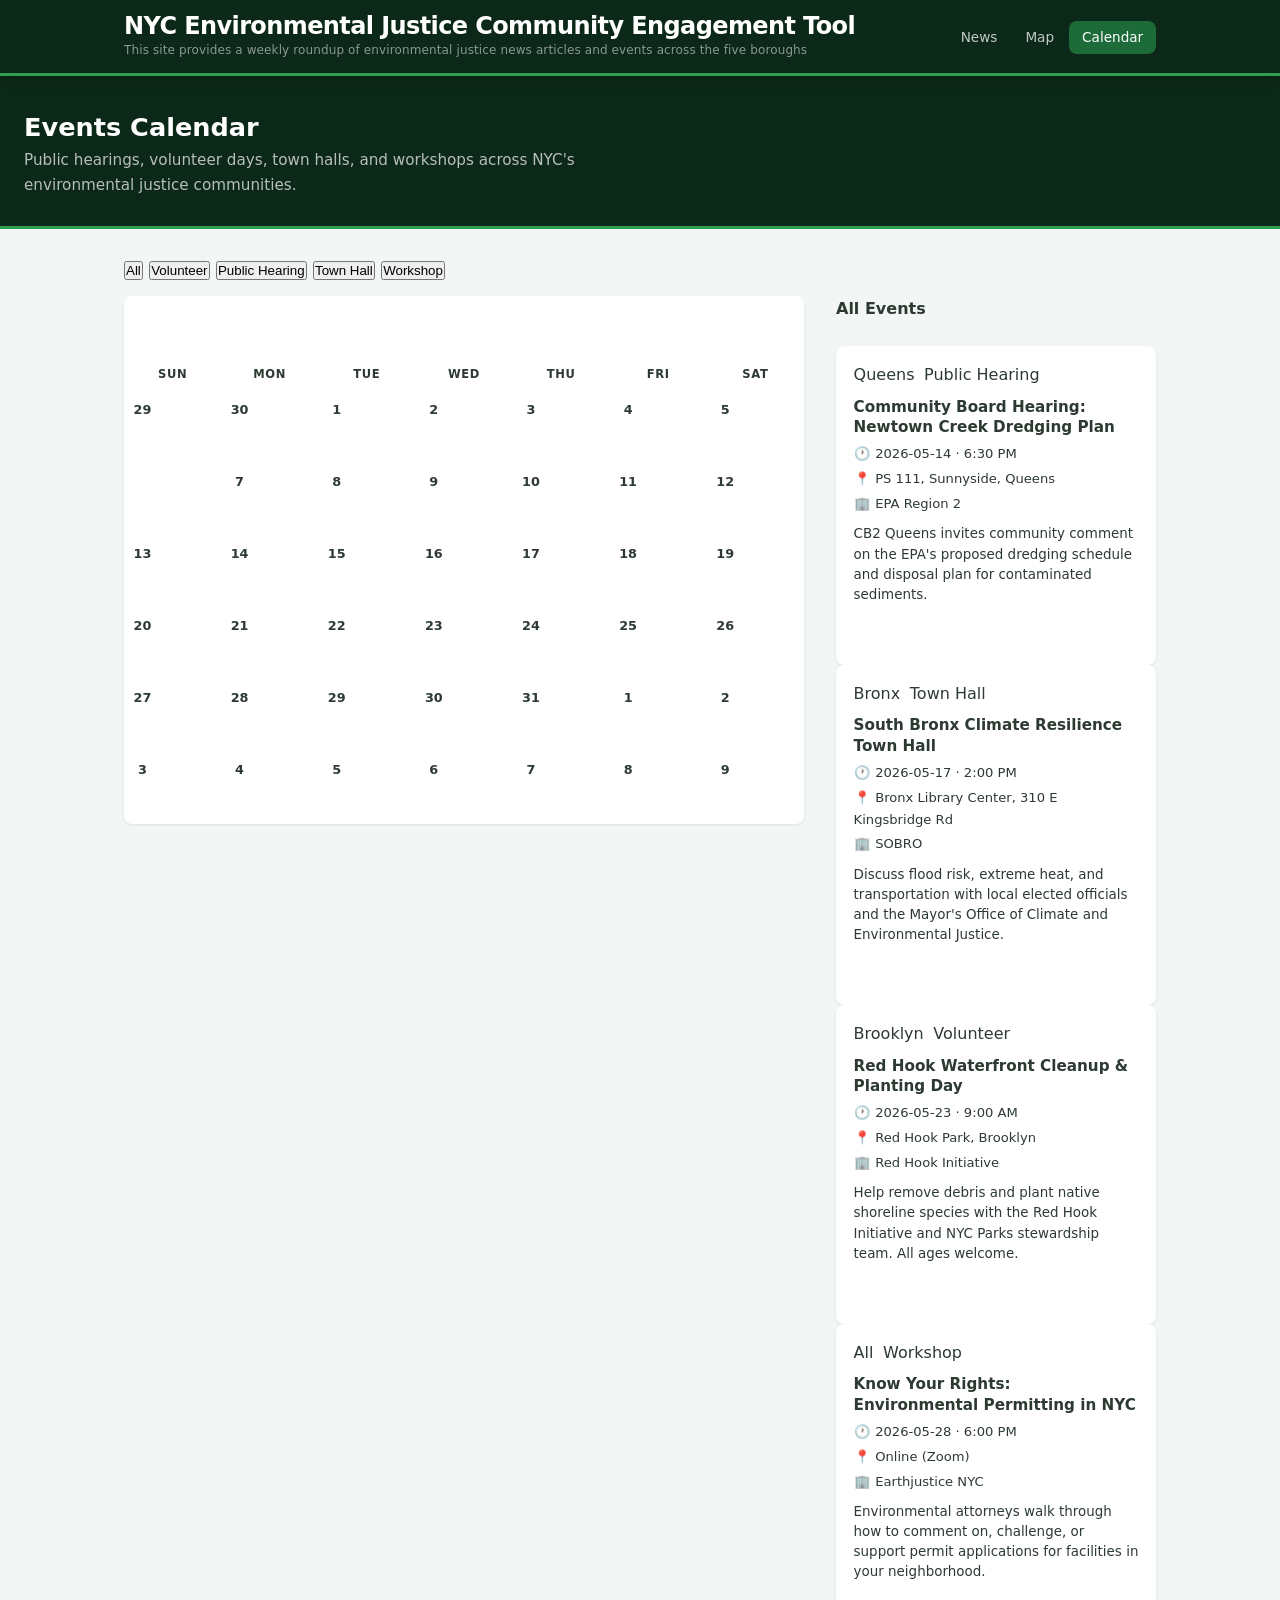
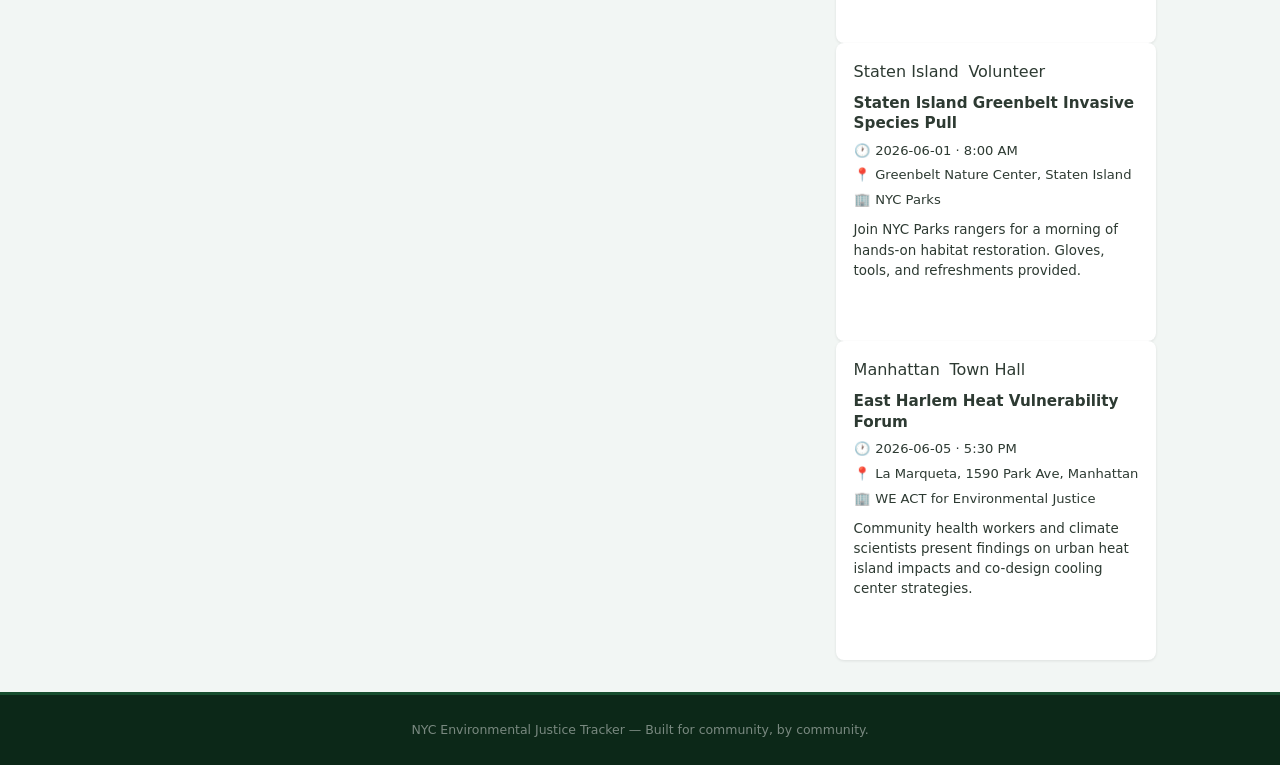
==== calendar.html @ ce208eec "Initial commit — NYC EJ Community Engagement Tool Static site with homepage news digest, borough map" ====
<!DOCTYPE html>
<html lang="en">
<head>
  <meta charset="UTF-8">
  <meta name="viewport" content="width=device-width, initial-scale=1.0">
  <title>Events Calendar — NYC EJ Tracker</title>
  <link rel="stylesheet" href="css/main.css">
  <link rel="stylesheet" href="css/home.css">
  <link rel="stylesheet" href="css/calendar.css">
</head>
<body>

  <header class="site-header">
    <div class="masthead-inner">
      <div class="masthead-brand">
        <div class="site-name">NYC Environmental Justice Community Engagement Tool</div>
        <div class="site-tagline">This site provides a weekly roundup of environmental justice news articles and events across the five boroughs</div>
      </div>
      <nav class="site-nav" aria-label="Main navigation">
        <a href="index.html">News</a>
        <a href="map.html">Map</a>
        <a href="calendar.html" class="active">Calendar</a>
      </nav>
      <button class="nav-toggle" aria-label="Toggle menu" aria-expanded="false">
        <span></span><span></span><span></span>
      </button>
    </div>
  </header>

  <section class="page-hero">
    <h1>Events Calendar</h1>
    <p>Public hearings, volunteer days, town halls, and workshops across NYC's environmental justice communities.</p>
  </section>

  <main class="page-content">

    <!-- Category filters -->
    <div class="cal-filters" id="cal-filter-bar" role="group" aria-label="Filter by event type"></div>

    <div class="cal-layout">

      <!-- Calendar grid -->
      <section>
        <div class="calendar-wrap">
          <div class="cal-nav">
            <button class="cal-nav-btn" id="cal-prev" aria-label="Previous month">&#8249;</button>
            <h2 id="cal-month-label">Loading…</h2>
            <button class="cal-nav-btn" id="cal-next" aria-label="Next month">&#8250;</button>
          </div>
          <div class="cal-grid" id="cal-grid-headers">
            <div class="cal-day-header">Sun</div>
            <div class="cal-day-header">Mon</div>
            <div class="cal-day-header">Tue</div>
            <div class="cal-day-header">Wed</div>
            <div class="cal-day-header">Thu</div>
            <div class="cal-day-header">Fri</div>
            <div class="cal-day-header">Sat</div>
          </div>
          <div class="cal-grid" id="cal-grid" aria-label="Calendar grid"></div>
        </div>
      </section>

      <!-- Event list -->
      <aside>
        <div class="event-panel">
          <div class="event-panel-header">All Events</div>
          <div id="event-list" aria-live="polite">
            <p style="color:#666;font-size:.9rem">Loading events…</p>
          </div>
        </div>
      </aside>

    </div>
  </main>

  <footer class="site-footer">
    NYC Environmental Justice Tracker &mdash; Built for community, by community.
  </footer>

  <script type="module" src="js/calendar.js"></script>
  <script src="js/nav.js"></script>
</body>
</html>
---- css/main.css ----
/* ── Reset & base ───────────────────────────────────────────── */
*, *::before, *::after { box-sizing: border-box; margin: 0; padding: 0; }

:root {
  /* greens */
  --forest:   #0c2818;
  --pine:     #174d2e;
  --moss:     #1e6b3a;
  --leaf:     #2e9e50;
  --mint:     #e8f5ec;
  --mint-mid: #c8e6d0;

  /* neutrals */
  --ink:      #111816;
  --charcoal: #2d3a32;
  --slate:    #4a5c52;
  --stone:    #7a8c82;
  --silver:   #d4ddd8;
  --cloud:    #f2f6f4;
  --white:    #ffffff;

  /* accents (borough colors) */
  --bronx:    #d4660a;
  --brooklyn: #3b4db5;
  --manhattan:#b52060;
  --queens:   #097b8a;
  --staten:   #6b2d99;

  --radius:      8px;
  --radius-lg:   14px;
  --shadow-sm:   0 1px 3px rgba(0,0,0,.09);
  --shadow-md:   0 4px 16px rgba(0,0,0,.11);
  --transition:  160ms ease;

  --font: 'Segoe UI', system-ui, -apple-system, sans-serif;
  --content-width: 1080px;
}

html { font-size: 16px; scroll-behavior: smooth; }

body {
  font-family: var(--font);
  color: var(--charcoal);
  background: var(--cloud);
  line-height: 1.65;
  min-height: 100vh;
  display: flex;
  flex-direction: column;
}

a { color: var(--moss); text-decoration: none; }
a:hover { text-decoration: underline; }

/* ── Site header / masthead ─────────────────────────────────── */
.site-header {
  background: var(--forest);
  position: sticky;
  top: 0;
  z-index: 100;
  border-bottom: 3px solid var(--leaf);
  box-shadow: 0 2px 12px rgba(0,0,0,.25);
}

.masthead-inner {
  max-width: var(--content-width);
  margin: 0 auto;
  padding: .9rem 1.5rem .75rem;
  display: flex;
  align-items: center;
  justify-content: space-between;
  gap: 1.5rem;
}

.masthead-brand { display: flex; flex-direction: column; gap: .15rem; }

.site-name {
  font-size: 1.5rem;
  font-weight: 800;
  letter-spacing: -.025em;
  color: var(--white);
  line-height: 1;
}

.site-name em {
  font-style: normal;
  color: var(--leaf);
}

.site-tagline {
  font-size: .75rem;
  color: rgba(255,255,255,.52);
  letter-spacing: .01em;
}

/* ── Site nav ───────────────────────────────────────────────── */
.site-nav {
  display: flex;
  gap: .15rem;
  flex-shrink: 0;
}

.site-nav a {
  color: rgba(255,255,255,.75);
  padding: .35rem .8rem;
  border-radius: var(--radius);
  font-size: .85rem;
  font-weight: 500;
  transition: background var(--transition), color var(--transition);
}

.site-nav a:hover { background: rgba(255,255,255,.1); color: var(--white); text-decoration: none; }
.site-nav a.active { background: var(--moss); color: var(--white); }

/* ── Hamburger button (mobile only) ─────────────────────────── */
.nav-toggle {
  display: none;
  flex-direction: column;
  justify-content: center;
  gap: 5px;
  background: none;
  border: 1.5px solid rgba(255,255,255,.3);
  border-radius: var(--radius);
  padding: .45rem .5rem;
  cursor: pointer;
  flex-shrink: 0;
}

.nav-toggle span {
  display: block;
  width: 20px;
  height: 2px;
  background: var(--white);
  border-radius: 2px;
  transition: transform 200ms ease, opacity 200ms ease;
}

/* Animate hamburger → X when menu is open */
.site-header.nav-open .nav-toggle span:nth-child(1) { transform: translateY(7px) rotate(45deg); }
.site-header.nav-open .nav-toggle span:nth-child(2) { opacity: 0; transform: scaleX(0); }
.site-header.nav-open .nav-toggle span:nth-child(3) { transform: translateY(-7px) rotate(-45deg); }

/* ── Mobile nav ─────────────────────────────────────────────── */
@media (max-width: 640px) {
  .masthead-inner { padding: .75rem 1.1rem; gap: .75rem; }

  .site-name { font-size: 1rem; line-height: 1.25; }
  .site-tagline { display: none; }

  /* Show hamburger, hide inline nav */
  .nav-toggle { display: flex; }
  .site-nav {
    display: none;
    position: absolute;
    top: 100%;
    left: 0;
    right: 0;
    flex-direction: column;
    gap: 0;
    background: var(--pine);
    border-bottom: 3px solid var(--leaf);
    box-shadow: 0 6px 16px rgba(0,0,0,.3);
    padding: .5rem .75rem .75rem;
  }

  /* Reveal nav when header has .nav-open class */
  .site-header.nav-open .site-nav { display: flex; }

  .site-nav a {
    padding: .75rem .6rem;
    font-size: .95rem;
    border-bottom: 1px solid rgba(255,255,255,.08);
    border-radius: 0;
  }
  .site-nav a:last-child { border-bottom: none; }
}

/* ── Footer ─────────────────────────────────────────────────── */
.site-footer {
  background: var(--forest);
  color: rgba(255,255,255,.45);
  text-align: center;
  padding: 1.5rem;
  font-size: .78rem;
  margin-top: auto;
  border-top: 3px solid var(--pine);
  line-height: 1.8;
}

.site-footer a { color: rgba(255,255,255,.65); }
.site-footer a:hover { color: var(--white); text-decoration: underline; }

/* ── Page hero (map & calendar pages) ──────────────────────── */
.page-hero {
  background: var(--forest);
  color: var(--white);
  padding: 2.25rem 1.5rem 1.75rem;
  border-bottom: 3px solid var(--leaf);
}

.page-hero-inner {
  max-width: var(--content-width);
  margin: 0 auto;
}

.page-hero h1 { font-size: 1.6rem; font-weight: 700; margin-bottom: .35rem; line-height: 1.2; }
.page-hero p  { font-size: .95rem; color: rgba(255,255,255,.7); max-width: 560px; }

/* ── Shared content wrapper ─────────────────────────────────── */
.page-content {
  max-width: var(--content-width);
  margin: 0 auto;
  padding: 2rem 1.5rem;
  width: 100%;
}

/* ── Borough pill ───────────────────────────────────────────── */
.borough-pill {
  display: inline-flex;
  align-items: center;
  font-size: .68rem;
  font-weight: 700;
  letter-spacing: .055em;
  text-transform: uppercase;
  padding: .18rem .55rem;
  border-radius: 99px;
  border: 1.5px solid currentColor;
  opacity: .85;
}

.borough-pill.bronx     { color: var(--bronx);     background: #fff3ea; }
.borough-pill.brooklyn  { color: var(--brooklyn);  background: #eceffe; }
.borough-pill.manhattan { color: var(--manhattan); background: #fde9f1; }
.borough-pill.queens    { color: var(--queens);    background: #e5f6f8; }
.borough-pill.staten    { color: var(--staten);    background: #f3eafc; }
.borough-pill.all       { color: var(--stone);     background: var(--cloud); }

/* ── Category chip ──────────────────────────────────────────── */
.category-chip {
  display: inline-block;
  font-size: .68rem;
  font-weight: 500;
  padding: .18rem .5rem;
  border-radius: 4px;
  background: var(--mint);
  color: var(--pine);
  border: 1px solid var(--mint-mid);
}

/* ── Shared section rule ────────────────────────────────────── */
.section-rule {
  display: flex;
  align-items: baseline;
  gap: 1rem;
  margin-bottom: 1.5rem;
  padding-bottom: .6rem;
  border-bottom: 2px solid var(--forest);
}

.section-rule h2 {
  font-size: 1.05rem;
  font-weight: 800;
  letter-spacing: .06em;
  text-transform: uppercase;
  color: var(--forest);
}

.section-rule .rule-meta {
  font-size: .78rem;
  color: var(--stone);
}

/* ── Responsive ─────────────────────────────────────────────── */
@media (max-width: 600px) {
  .site-name { font-size: 1.2rem; }
  .site-tagline { display: none; }
  .site-nav a { padding: .35rem .6rem; font-size: .8rem; }
  .page-hero h1 { font-size: 1.3rem; }
}
---- css/home.css ----
/* ── Digest section ─────────────────────────────────────────── */
.digest {
  max-width: var(--content-width);
  margin: 0 auto;
  padding: 2.25rem 1.5rem 3rem;
}

/* ── Weekly summary block ───────────────────────────────────── */
.weekly-summary {
  background: var(--mint);
  border-left: 4px solid var(--forest);
  padding: 1.1rem 1.4rem;
  margin-bottom: 1.75rem;
}

.weekly-summary-label {
  font-size: .68rem;
  font-weight: 800;
  letter-spacing: .1em;
  text-transform: uppercase;
  color: var(--moss);
  margin-bottom: .45rem;
}

.weekly-summary p {
  font-size: .95rem;
  color: var(--charcoal);
  line-height: 1.7;
}

/* ── Cards grid ─────────────────────────────────────────────── */
.cards-grid {
  display: grid;
  grid-template-columns: repeat(2, 1fr);
  gap: 1.25rem;
}

/* Featured card spans both columns */
.news-card--featured {
  grid-column: 1 / -1;
}

/* ── Base card ──────────────────────────────────────────────── */
.news-card {
  background: var(--white);
  border: 1px solid var(--silver);
  border-radius: var(--radius-lg);
  padding: 1.4rem 1.5rem 1.25rem;
  display: flex;
  flex-direction: column;
  box-shadow: var(--shadow-sm);
  transition: box-shadow var(--transition), transform var(--transition);
  position: relative;
  overflow: hidden;
}

.news-card::before {
  content: '';
  position: absolute;
  top: 0; left: 0; right: 0;
  height: 3px;
}

/* Borough accent stripe — top of card */
.news-card[data-borough="Bronx"]::before        { background: var(--bronx); }
.news-card[data-borough="Brooklyn"]::before     { background: var(--brooklyn); }
.news-card[data-borough="Manhattan"]::before    { background: var(--manhattan); }
.news-card[data-borough="Queens"]::before       { background: var(--queens); }
.news-card[data-borough="Staten Island"]::before{ background: var(--staten); }

.news-card:hover {
  box-shadow: var(--shadow-md);
  transform: translateY(-3px);
}

/* ── Card meta row (badges + date) ──────────────────────────── */
.card-meta {
  display: flex;
  align-items: center;
  gap: .45rem;
  flex-wrap: wrap;
  margin-bottom: .8rem;
}

.card-date {
  margin-left: auto;
  font-size: .72rem;
  color: var(--stone);
  font-variant-numeric: tabular-nums;
  white-space: nowrap;
}

/* ── Headline ────────────────────────────────────────────────── */
.news-card h3 {
  font-size: 1rem;
  font-weight: 700;
  color: var(--ink);
  line-height: 1.35;
  margin-bottom: .65rem;
}

.news-card--featured h3 {
  font-size: 1.3rem;
  letter-spacing: -.01em;
}

.news-card h3 a {
  color: inherit;
}

.news-card h3 a:hover {
  color: var(--moss);
  text-decoration: none;
}

/* ── Summary ────────────────────────────────────────────────── */
.news-card p {
  font-size: .875rem;
  color: var(--slate);
  line-height: 1.6;
  flex: 1;
}

.news-card--featured p {
  font-size: .925rem;
  max-width: 720px;
}

/* ── Card footer ─────────────────────────────────────────────── */
.card-footer {
  display: flex;
  align-items: center;
  justify-content: space-between;
  margin-top: 1rem;
  padding-top: .8rem;
  border-top: 1px solid var(--silver);
}

.card-source {
  font-size: .78rem;
  font-weight: 600;
  color: var(--stone);
  letter-spacing: .01em;
}

.card-readmore {
  font-size: .8rem;
  font-weight: 700;
  color: var(--moss);
  display: inline-flex;
  align-items: center;
  gap: .2rem;
  transition: color var(--transition), gap var(--transition);
}

.card-readmore:hover {
  color: var(--forest);
  gap: .4rem;
  text-decoration: none;
}

.card-readmore::after { content: '→'; }

/* ── Responsive ─────────────────────────────────────────────── */
@media (max-width: 680px) {
  .cards-grid {
    grid-template-columns: 1fr;
  }

  .news-card--featured {
    grid-column: 1;
  }

  .news-card--featured h3 { font-size: 1.15rem; }

  .digest { padding: 1.5rem 1rem 2.5rem; }
}
---- css/calendar.css ----
/* ── Calendar page layout ───────────────────────────────────── */
.cal-layout {
  display: grid;
  grid-template-columns: 1fr 320px;
  gap: 2rem;
  align-items: start;
}

@media (max-width: 860px) {
  .cal-layout { grid-template-columns: 1fr; }
}

/* ── Calendar grid ──────────────────────────────────────────── */
.calendar-wrap {
  background: var(--white);
  border: 1px solid var(--neutral-200);
  border-radius: var(--radius);
  box-shadow: var(--shadow-sm);
  overflow: hidden;
}

.cal-nav {
  display: flex;
  align-items: center;
  justify-content: space-between;
  padding: .9rem 1.1rem;
  background: var(--green-900);
  color: var(--white);
}

.cal-nav h2 { font-size: 1.05rem; font-weight: 700; }

.cal-nav-btn {
  background: none;
  border: 1.5px solid rgba(255,255,255,.3);
  border-radius: 6px;
  color: var(--white);
  font-size: 1rem;
  width: 32px;
  height: 32px;
  display: flex;
  align-items: center;
  justify-content: center;
  cursor: pointer;
  transition: background var(--transition);
}

.cal-nav-btn:hover { background: rgba(255,255,255,.15); }

.cal-grid {
  display: grid;
  grid-template-columns: repeat(7, 1fr);
}

.cal-day-header {
  text-align: center;
  font-size: .72rem;
  font-weight: 700;
  text-transform: uppercase;
  letter-spacing: .06em;
  color: var(--neutral-500);
  padding: .5rem 0;
  background: var(--neutral-100);
  border-bottom: 1px solid var(--neutral-200);
}

.cal-cell {
  min-height: 72px;
  padding: .35rem .4rem;
  border-right: 1px solid var(--neutral-200);
  border-bottom: 1px solid var(--neutral-200);
  vertical-align: top;
  cursor: default;
  transition: background var(--transition);
}

.cal-cell:nth-child(7n) { border-right: none; }

.cal-cell.other-month { background: var(--neutral-100); }
.cal-cell.other-month .cal-day-num { color: var(--neutral-200); }

.cal-cell.today { background: var(--green-100); }
.cal-cell.today .cal-day-num {
  background: var(--green-700);
  color: var(--white);
  border-radius: 50%;
  width: 24px;
  height: 24px;
  display: flex;
  align-items: center;
  justify-content: center;
}

.cal-cell.has-events { cursor: pointer; }
.cal-cell.has-events:hover { background: var(--sky); }

.cal-day-num {
  font-size: .8rem;
  font-weight: 600;
  color: var(--neutral-700);
  margin-bottom: .25rem;
  width: 24px;
  height: 24px;
  display: flex;
  align-items: center;
  justify-content: center;
}

.cal-event-dot {
  font-size: .68rem;
  font-weight: 600;
  white-space: nowrap;
  overflow: hidden;
  text-overflow: ellipsis;
  padding: .1rem .3rem;
  border-radius: 3px;
  margin-bottom: .15rem;
  color: var(--white);
  background: var(--green-500);
  max-width: 100%;
}

.cal-event-dot.volunteer { background: #388e3c; }
.cal-event-dot.hearing   { background: #1565c0; }
.cal-event-dot.town-hall { background: #6a1b9a; }
.cal-event-dot.workshop  { background: #e65100; }

/* ── Event list panel ───────────────────────────────────────── */
.event-panel {
  display: flex;
  flex-direction: column;
  gap: 1rem;
}

.event-panel-header {
  font-size: 1rem;
  font-weight: 700;
  color: var(--green-900);
  padding-bottom: .5rem;
  border-bottom: 2px solid var(--green-500);
}

.event-card {
  background: var(--white);
  border: 1px solid var(--neutral-200);
  border-radius: var(--radius);
  padding: 1rem 1.1rem;
  box-shadow: var(--shadow-sm);
  transition: box-shadow var(--transition);
}

.event-card:hover { box-shadow: var(--shadow-md); }

.event-card-header {
  display: flex;
  gap: .6rem;
  flex-wrap: wrap;
  align-items: center;
  margin-bottom: .5rem;
}

.event-card h3 {
  font-size: .95rem;
  font-weight: 600;
  color: var(--neutral-900);
  margin-bottom: .35rem;
  line-height: 1.35;
}

.event-card .event-meta {
  font-size: .82rem;
  color: var(--neutral-500);
  display: flex;
  flex-direction: column;
  gap: .2rem;
  margin-bottom: .6rem;
}

.event-card .event-meta span::before { margin-right: .35rem; }
.event-meta .time::before   { content: "🕐"; }
.event-meta .place::before  { content: "📍"; }
.event-meta .org::before    { content: "🏢"; }

.event-card p {
  font-size: .84rem;
  color: var(--neutral-700);
  line-height: 1.5;
  margin-bottom: .7rem;
}

.rsvp-btn {
  display: inline-block;
  background: var(--green-700);
  color: var(--white);
  padding: .35rem .85rem;
  border-radius: var(--radius);
  font-size: .82rem;
  font-weight: 600;
  transition: background var(--transition);
}

.rsvp-btn:hover { background: var(--green-900); text-decoration: none; }

/* ── Filter pills ───────────────────────────────────────────── */
.cal-filters {
  display: flex;
  flex-wrap: wrap;
  gap: .4rem;
  margin-bottom: 1rem;
}

/* reuse filter-btn from home.css via main.css import */
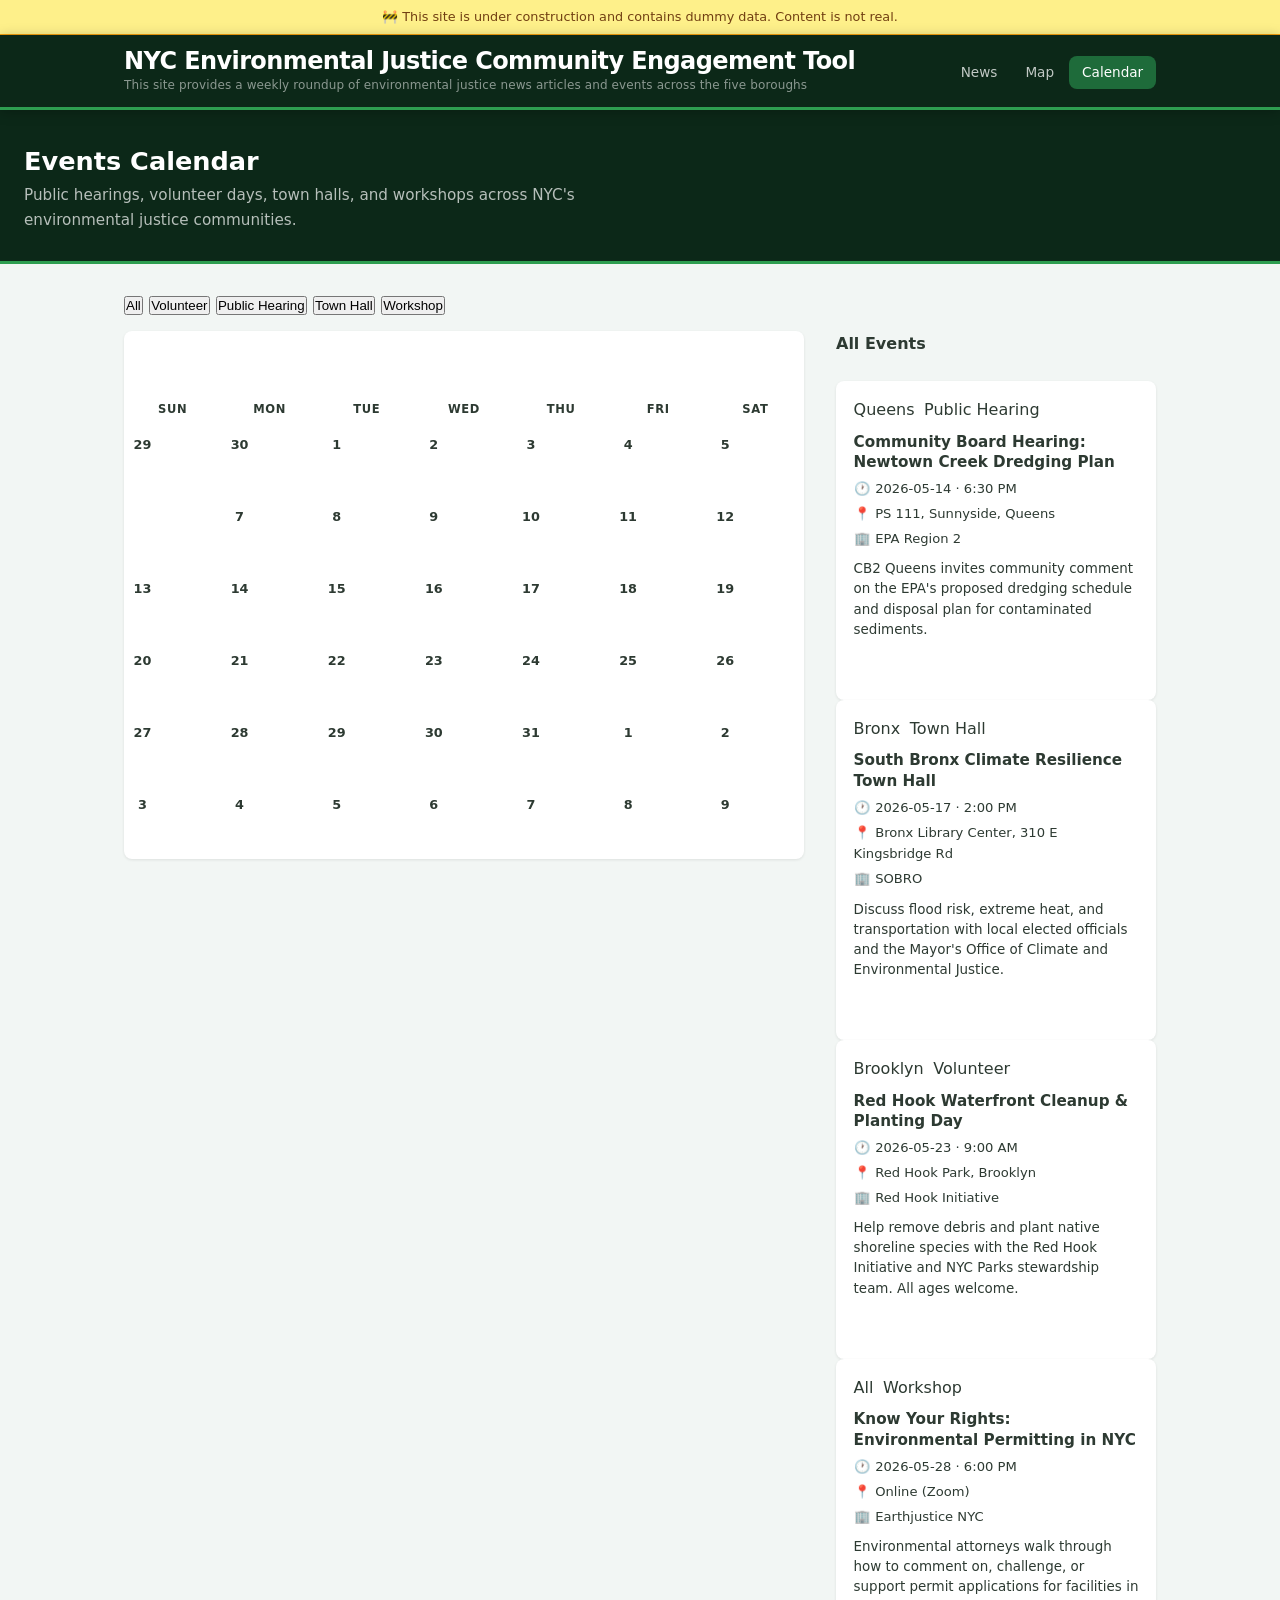
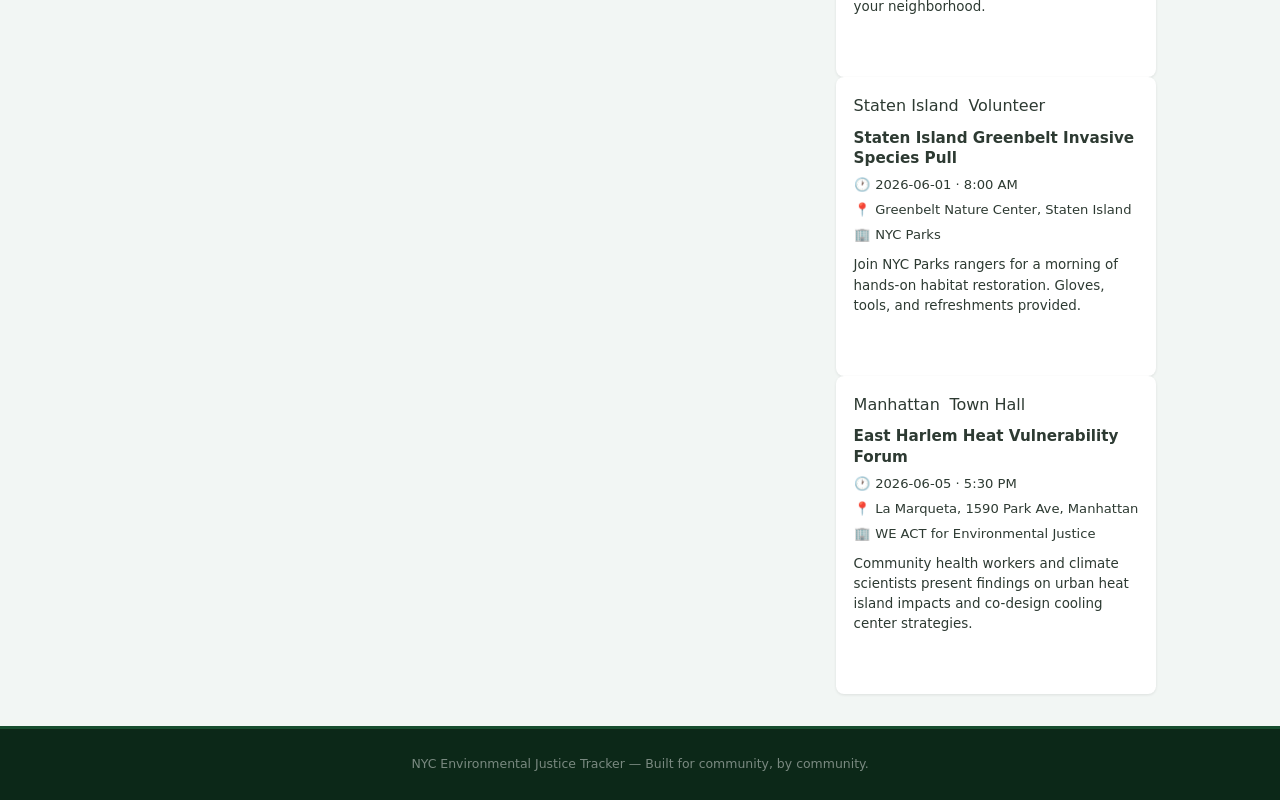
==== commit ae64df4a: "Fix map.js, add construction banner, update map page" ====
--- a/calendar.html
+++ b/calendar.html
@@ -9,6 +9,10 @@
   <link rel="stylesheet" href="css/calendar.css">
 </head>
 <body>
+
+  <div class="site-banner">
+    🚧 This site is under construction and contains dummy data. Content is not real.
+  </div>
 
   <header class="site-header">
     <div class="masthead-inner">
--- a/css/main.css
+++ b/css/main.css
@@ -50,6 +50,18 @@
 
 a { color: var(--moss); text-decoration: none; }
 a:hover { text-decoration: underline; }
+
+/* ── Under-construction banner ──────────────────────────────── */
+.site-banner {
+  background: #fef08a;
+  color: #713f12;
+  text-align: center;
+  padding: .5rem 1.5rem;
+  font-size: .8rem;
+  font-weight: 500;
+  border-bottom: 1px solid #f59e0b;
+  line-height: 1.4;
+}
 
 /* ── Site header / masthead ─────────────────────────────────── */
 .site-header {
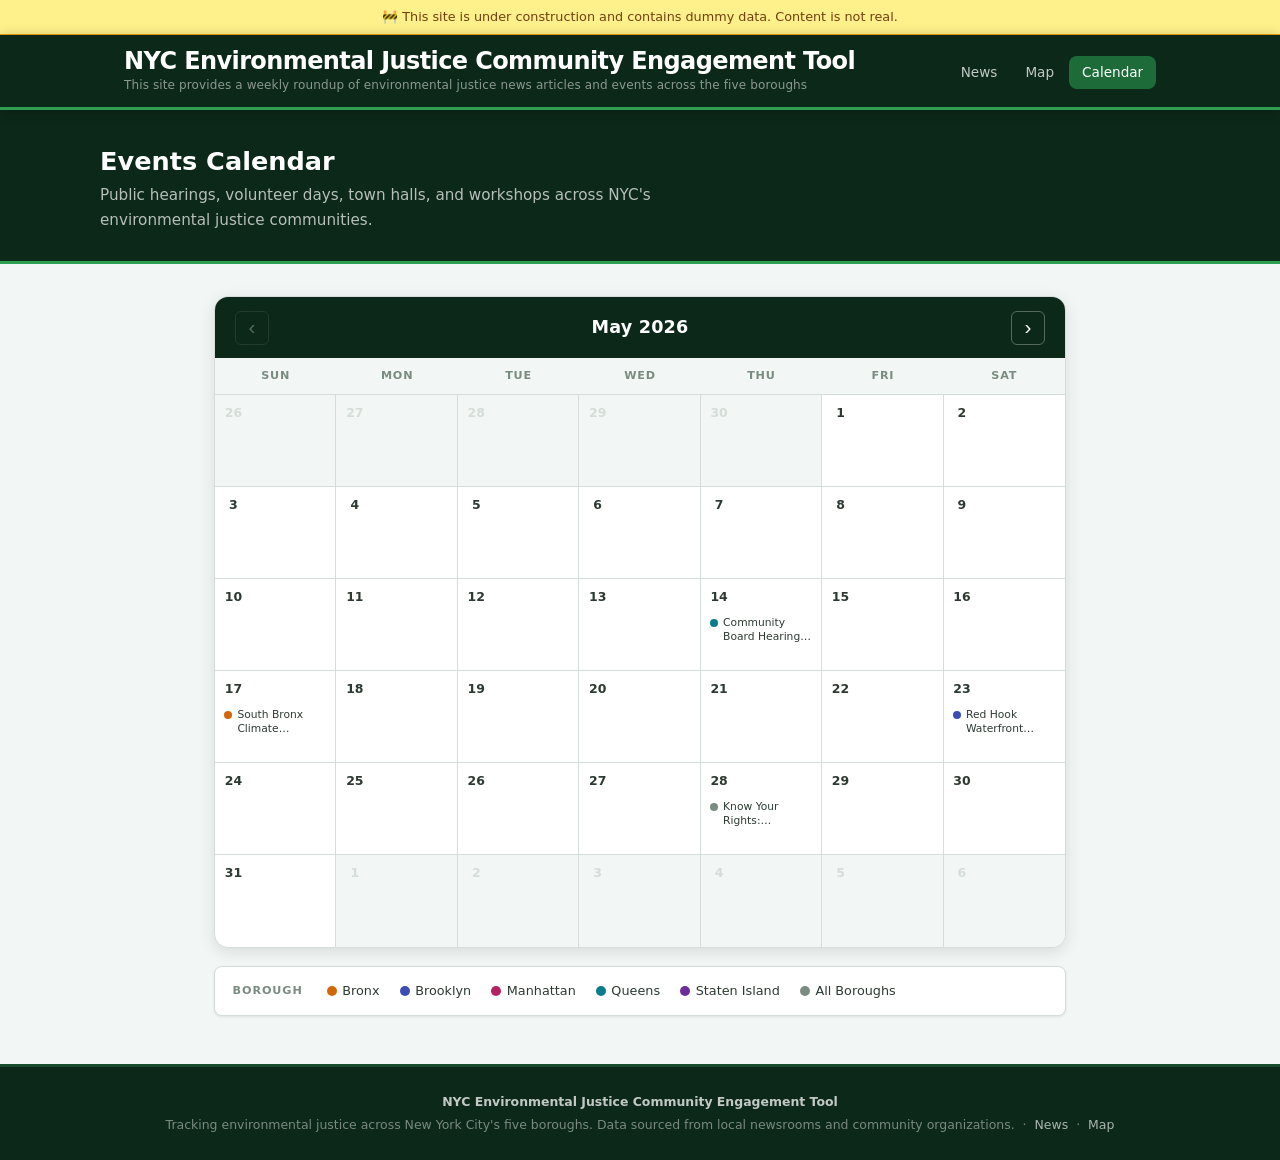
==== commit 8808bad0: "Add calendar page and extend events data to 10 entries" ====
--- a/calendar.html
+++ b/calendar.html
@@ -3,9 +3,8 @@
 <head>
   <meta charset="UTF-8">
   <meta name="viewport" content="width=device-width, initial-scale=1.0">
-  <title>Events Calendar — NYC EJ Tracker</title>
+  <title>Events Calendar — NYC Environmental Justice Community Engagement Tool</title>
   <link rel="stylesheet" href="css/main.css">
-  <link rel="stylesheet" href="css/home.css">
   <link rel="stylesheet" href="css/calendar.css">
 </head>
 <body>
@@ -32,56 +31,79 @@
   </header>
 
   <section class="page-hero">
-    <h1>Events Calendar</h1>
-    <p>Public hearings, volunteer days, town halls, and workshops across NYC's environmental justice communities.</p>
+    <div class="page-hero-inner">
+      <h1>Events Calendar</h1>
+      <p>Public hearings, volunteer days, town halls, and workshops across NYC's environmental justice communities.</p>
+    </div>
   </section>
 
-  <main class="page-content">
+  <main class="cal-page">
 
-    <!-- Category filters -->
-    <div class="cal-filters" id="cal-filter-bar" role="group" aria-label="Filter by event type"></div>
+    <!-- Monthly calendar grid -->
+    <div class="cal-wrap">
 
-    <div class="cal-layout">
+      <div class="cal-header">
+        <button class="cal-nav-btn" id="cal-prev" aria-label="Previous month">&#8249;</button>
+        <h2 id="cal-month-label"></h2>
+        <button class="cal-nav-btn" id="cal-next" aria-label="Next month">&#8250;</button>
+      </div>
 
-      <!-- Calendar grid -->
-      <section>
-        <div class="calendar-wrap">
-          <div class="cal-nav">
-            <button class="cal-nav-btn" id="cal-prev" aria-label="Previous month">&#8249;</button>
-            <h2 id="cal-month-label">Loading…</h2>
-            <button class="cal-nav-btn" id="cal-next" aria-label="Next month">&#8250;</button>
-          </div>
-          <div class="cal-grid" id="cal-grid-headers">
-            <div class="cal-day-header">Sun</div>
-            <div class="cal-day-header">Mon</div>
-            <div class="cal-day-header">Tue</div>
-            <div class="cal-day-header">Wed</div>
-            <div class="cal-day-header">Thu</div>
-            <div class="cal-day-header">Fri</div>
-            <div class="cal-day-header">Sat</div>
-          </div>
-          <div class="cal-grid" id="cal-grid" aria-label="Calendar grid"></div>
-        </div>
-      </section>
+      <div class="cal-weekdays">
+        <div>Sun</div>
+        <div>Mon</div>
+        <div>Tue</div>
+        <div>Wed</div>
+        <div>Thu</div>
+        <div>Fri</div>
+        <div>Sat</div>
+      </div>
 
-      <!-- Event list -->
-      <aside>
-        <div class="event-panel">
-          <div class="event-panel-header">All Events</div>
-          <div id="event-list" aria-live="polite">
-            <p style="color:#666;font-size:.9rem">Loading events…</p>
-          </div>
-        </div>
-      </aside>
+      <div class="cal-grid" id="cal-grid" aria-label="Calendar grid"></div>
 
     </div>
+
+    <!-- Borough colour key -->
+    <div class="cal-legend" aria-label="Borough colour key">
+      <span class="cal-legend-label">Borough</span>
+      <span class="cal-legend-item">
+        <span class="cal-legend-dot" style="background:#d4660a"></span> Bronx
+      </span>
+      <span class="cal-legend-item">
+        <span class="cal-legend-dot" style="background:#3b4db5"></span> Brooklyn
+      </span>
+      <span class="cal-legend-item">
+        <span class="cal-legend-dot" style="background:#b52060"></span> Manhattan
+      </span>
+      <span class="cal-legend-item">
+        <span class="cal-legend-dot" style="background:#097b8a"></span> Queens
+      </span>
+      <span class="cal-legend-item">
+        <span class="cal-legend-dot" style="background:#6b2d99"></span> Staten Island
+      </span>
+      <span class="cal-legend-item">
+        <span class="cal-legend-dot" style="background:#7a8c82"></span> All Boroughs
+      </span>
+    </div>
+
   </main>
 
+  <!-- Event detail popup -->
+  <div id="cal-popup-overlay" class="cal-popup-overlay" role="dialog" aria-modal="true" aria-label="Event details">
+    <div id="cal-popup-content" class="cal-popup"></div>
+  </div>
+
   <footer class="site-footer">
-    NYC Environmental Justice Tracker &mdash; Built for community, by community.
+    <div>
+      <strong style="color:rgba(255,255,255,.75)">NYC Environmental Justice Community Engagement Tool</strong><br>
+      Tracking environmental justice across New York City's five boroughs.
+      Data sourced from local newsrooms and community organizations.
+      &nbsp;·&nbsp; <a href="index.html">News</a>
+      &nbsp;·&nbsp; <a href="map.html">Map</a>
+    </div>
   </footer>
 
-  <script type="module" src="js/calendar.js"></script>
+  <script src="data/events.js"></script>
+  <script src="js/calendar.js"></script>
   <script src="js/nav.js"></script>
 </body>
 </html>
--- a/css/calendar.css
+++ b/css/calendar.css
@@ -1,43 +1,44 @@
-/* ── Calendar page layout ───────────────────────────────────── */
-.cal-layout {
-  display: grid;
-  grid-template-columns: 1fr 320px;
-  gap: 2rem;
-  align-items: start;
-}
-
-@media (max-width: 860px) {
-  .cal-layout { grid-template-columns: 1fr; }
-}
-
-/* ── Calendar grid ──────────────────────────────────────────── */
-.calendar-wrap {
+/* ── Page wrapper ────────────────────────────────────────────── */
+.cal-page {
+  max-width: 900px;
+  margin: 0 auto;
+  padding: 2rem 1.5rem 3rem;
+}
+
+/* ── Calendar card ───────────────────────────────────────────── */
+.cal-wrap {
   background: var(--white);
-  border: 1px solid var(--neutral-200);
-  border-radius: var(--radius);
-  box-shadow: var(--shadow-sm);
+  border: 1px solid var(--silver);
+  border-radius: var(--radius-lg);
+  box-shadow: var(--shadow-md);
   overflow: hidden;
 }
 
-.cal-nav {
+/* ── Month nav header ────────────────────────────────────────── */
+.cal-header {
   display: flex;
   align-items: center;
   justify-content: space-between;
-  padding: .9rem 1.1rem;
-  background: var(--green-900);
+  padding: .85rem 1.25rem;
+  background: var(--forest);
   color: var(--white);
 }
 
-.cal-nav h2 { font-size: 1.05rem; font-weight: 700; }
+.cal-header h2 {
+  font-size: 1.1rem;
+  font-weight: 700;
+  letter-spacing: .01em;
+}
 
 .cal-nav-btn {
   background: none;
   border: 1.5px solid rgba(255,255,255,.3);
   border-radius: 6px;
   color: var(--white);
-  font-size: 1rem;
-  width: 32px;
-  height: 32px;
+  font-size: 1.3rem;
+  line-height: 1;
+  width: 34px;
+  height: 34px;
   display: flex;
   align-items: center;
   justify-content: center;
@@ -45,168 +46,261 @@
   transition: background var(--transition);
 }
 
-.cal-nav-btn:hover { background: rgba(255,255,255,.15); }
-
+.cal-nav-btn:hover:not(:disabled) { background: rgba(255,255,255,.15); }
+.cal-nav-btn:disabled { opacity: .3; cursor: default; }
+
+/* ── Day-of-week headers ─────────────────────────────────────── */
+.cal-weekdays {
+  display: grid;
+  grid-template-columns: repeat(7, 1fr);
+  background: var(--cloud);
+  border-bottom: 1px solid var(--silver);
+}
+
+.cal-weekdays div {
+  text-align: center;
+  font-size: .7rem;
+  font-weight: 700;
+  text-transform: uppercase;
+  letter-spacing: .07em;
+  color: var(--stone);
+  padding: .55rem 0;
+}
+
+/* ── Grid cells ──────────────────────────────────────────────── */
 .cal-grid {
   display: grid;
   grid-template-columns: repeat(7, 1fr);
 }
 
-.cal-day-header {
-  text-align: center;
-  font-size: .72rem;
-  font-weight: 700;
-  text-transform: uppercase;
-  letter-spacing: .06em;
-  color: var(--neutral-500);
-  padding: .5rem 0;
-  background: var(--neutral-100);
-  border-bottom: 1px solid var(--neutral-200);
-}
-
 .cal-cell {
-  min-height: 72px;
-  padding: .35rem .4rem;
-  border-right: 1px solid var(--neutral-200);
-  border-bottom: 1px solid var(--neutral-200);
-  vertical-align: top;
-  cursor: default;
+  min-height: 92px;
+  padding: .4rem .4rem .3rem;
+  border-right: 1px solid var(--silver);
+  border-bottom: 1px solid var(--silver);
+  overflow: hidden;
   transition: background var(--transition);
 }
 
-.cal-cell:nth-child(7n) { border-right: none; }
-
-.cal-cell.other-month { background: var(--neutral-100); }
-.cal-cell.other-month .cal-day-num { color: var(--neutral-200); }
-
-.cal-cell.today { background: var(--green-100); }
-.cal-cell.today .cal-day-num {
-  background: var(--green-700);
-  color: var(--white);
-  border-radius: 50%;
+.cal-cell:nth-child(7n)      { border-right: none; }
+.cal-cell:nth-last-child(-n+7) { border-bottom: none; }
+
+.cal-cell.other-month  { background: var(--cloud); }
+.cal-cell.today        { background: var(--mint); }
+.cal-cell.has-events   { cursor: default; }
+
+/* Day number */
+.cal-day-num {
+  font-size: .78rem;
+  font-weight: 600;
+  color: var(--charcoal);
   width: 24px;
   height: 24px;
   display: flex;
   align-items: center;
   justify-content: center;
-}
-
-.cal-cell.has-events { cursor: pointer; }
-.cal-cell.has-events:hover { background: var(--sky); }
-
-.cal-day-num {
+  border-radius: 50%;
+  margin-bottom: .25rem;
+  flex-shrink: 0;
+}
+
+.cal-cell.today .cal-day-num {
+  background: var(--forest);
+  color: var(--white);
+}
+
+.cal-cell.other-month .cal-day-num { color: var(--silver); }
+
+/* ── Event row ───────────────────────────────────────────────── */
+.cal-event {
+  display: flex;
+  align-items: flex-start;
+  gap: 5px;
+  cursor: pointer;
+  padding: 2px 3px;
+  border-radius: 3px;
+  margin-bottom: 3px;
+  transition: background var(--transition);
+}
+
+.cal-event:hover  { background: rgba(0,0,0,.05); }
+.cal-event:focus  { outline: 2px solid var(--leaf); outline-offset: 1px; }
+
+.cal-dot {
+  width: 8px;
+  height: 8px;
+  border-radius: 50%;
+  flex-shrink: 0;
+  margin-top: 3px;
+}
+
+.cal-event-title {
+  font-size: .67rem;
+  line-height: 1.35;
+  color: var(--charcoal);
+  display: -webkit-box;
+  -webkit-line-clamp: 2;
+  -webkit-box-orient: vertical;
+  overflow: hidden;
+}
+
+.cal-overflow {
+  font-size: .63rem;
+  color: var(--stone);
+  padding: 0 3px;
+  font-style: italic;
+}
+
+/* ── Borough legend ──────────────────────────────────────────── */
+.cal-legend {
+  display: flex;
+  flex-wrap: wrap;
+  align-items: center;
+  gap: .5rem 1.25rem;
+  margin-top: 1.1rem;
+  padding: .85rem 1.1rem;
+  background: var(--white);
+  border: 1px solid var(--silver);
+  border-radius: var(--radius);
+  box-shadow: var(--shadow-sm);
+}
+
+.cal-legend-label {
+  font-size: .7rem;
+  font-weight: 800;
+  text-transform: uppercase;
+  letter-spacing: .08em;
+  color: var(--stone);
+  margin-right: .25rem;
+}
+
+.cal-legend-item {
+  display: flex;
+  align-items: center;
+  gap: .35rem;
   font-size: .8rem;
-  font-weight: 600;
-  color: var(--neutral-700);
-  margin-bottom: .25rem;
-  width: 24px;
-  height: 24px;
-  display: flex;
+  font-weight: 500;
+  color: var(--charcoal);
+}
+
+.cal-legend-dot {
+  width: 10px;
+  height: 10px;
+  border-radius: 50%;
+  flex-shrink: 0;
+}
+
+/* ── Popup overlay ───────────────────────────────────────────── */
+.cal-popup-overlay {
+  display: none;
+  position: fixed;
+  inset: 0;
+  background: rgba(0,0,0,.48);
   align-items: center;
   justify-content: center;
-}
-
-.cal-event-dot {
+  z-index: 500;
+  padding: 1rem;
+}
+
+.cal-popup-overlay.open { display: flex; }
+
+/* Popup card */
+.cal-popup {
+  background: var(--white);
+  border-radius: var(--radius-lg);
+  width: 100%;
+  max-width: 420px;
+  box-shadow: 0 16px 48px rgba(0,0,0,.22);
+  overflow: hidden;
+  position: relative;
+  animation: popup-in 180ms ease;
+}
+
+@keyframes popup-in {
+  from { opacity: 0; transform: translateY(10px) scale(.97); }
+  to   { opacity: 1; transform: translateY(0)    scale(1); }
+}
+
+.popup-bar { height: 5px; }
+
+.popup-close {
+  position: absolute;
+  top: 10px;
+  right: 10px;
+  background: none;
+  border: none;
+  font-size: 1.5rem;
+  line-height: 1;
+  color: var(--stone);
+  cursor: pointer;
+  padding: .15rem .4rem;
+  border-radius: 4px;
+  transition: color var(--transition), background var(--transition);
+}
+
+.popup-close:hover { color: var(--ink); background: var(--cloud); }
+
+.popup-inner { padding: 1rem 1.35rem 1.4rem; }
+
+.popup-cat {
+  display: inline-block;
   font-size: .68rem;
-  font-weight: 600;
-  white-space: nowrap;
-  overflow: hidden;
-  text-overflow: ellipsis;
-  padding: .1rem .3rem;
-  border-radius: 3px;
-  margin-bottom: .15rem;
+  font-weight: 800;
+  text-transform: uppercase;
+  letter-spacing: .07em;
+  color: var(--moss);
+  margin-bottom: .4rem;
+}
+
+.popup-title {
+  font-size: 1.05rem;
+  font-weight: 700;
+  color: var(--ink);
+  line-height: 1.3;
+  margin-bottom: .8rem;
+  padding-right: 1.75rem;
+}
+
+.popup-meta {
+  list-style: none;
+  display: flex;
+  flex-direction: column;
+  gap: .3rem;
+  margin-bottom: .85rem;
+  padding-bottom: .85rem;
+  border-bottom: 1px solid var(--silver);
+}
+
+.popup-meta li { font-size: .83rem; color: var(--slate); line-height: 1.4; }
+
+.popup-desc {
+  font-size: .88rem;
+  color: var(--charcoal);
+  line-height: 1.65;
+  margin-bottom: 1.1rem;
+}
+
+.popup-rsvp {
+  display: inline-block;
+  background: var(--forest);
   color: var(--white);
-  background: var(--green-500);
-  max-width: 100%;
-}
-
-.cal-event-dot.volunteer { background: #388e3c; }
-.cal-event-dot.hearing   { background: #1565c0; }
-.cal-event-dot.town-hall { background: #6a1b9a; }
-.cal-event-dot.workshop  { background: #e65100; }
-
-/* ── Event list panel ───────────────────────────────────────── */
-.event-panel {
-  display: flex;
-  flex-direction: column;
-  gap: 1rem;
-}
-
-.event-panel-header {
-  font-size: 1rem;
-  font-weight: 700;
-  color: var(--green-900);
-  padding-bottom: .5rem;
-  border-bottom: 2px solid var(--green-500);
-}
-
-.event-card {
-  background: var(--white);
-  border: 1px solid var(--neutral-200);
+  padding: .5rem 1.15rem;
   border-radius: var(--radius);
-  padding: 1rem 1.1rem;
-  box-shadow: var(--shadow-sm);
-  transition: box-shadow var(--transition);
-}
-
-.event-card:hover { box-shadow: var(--shadow-md); }
-
-.event-card-header {
-  display: flex;
-  gap: .6rem;
-  flex-wrap: wrap;
-  align-items: center;
-  margin-bottom: .5rem;
-}
-
-.event-card h3 {
-  font-size: .95rem;
-  font-weight: 600;
-  color: var(--neutral-900);
-  margin-bottom: .35rem;
-  line-height: 1.35;
-}
-
-.event-card .event-meta {
-  font-size: .82rem;
-  color: var(--neutral-500);
-  display: flex;
-  flex-direction: column;
-  gap: .2rem;
-  margin-bottom: .6rem;
-}
-
-.event-card .event-meta span::before { margin-right: .35rem; }
-.event-meta .time::before   { content: "🕐"; }
-.event-meta .place::before  { content: "📍"; }
-.event-meta .org::before    { content: "🏢"; }
-
-.event-card p {
-  font-size: .84rem;
-  color: var(--neutral-700);
-  line-height: 1.5;
-  margin-bottom: .7rem;
-}
-
-.rsvp-btn {
-  display: inline-block;
-  background: var(--green-700);
-  color: var(--white);
-  padding: .35rem .85rem;
-  border-radius: var(--radius);
-  font-size: .82rem;
+  font-size: .85rem;
   font-weight: 600;
   transition: background var(--transition);
 }
 
-.rsvp-btn:hover { background: var(--green-900); text-decoration: none; }
-
-/* ── Filter pills ───────────────────────────────────────────── */
-.cal-filters {
-  display: flex;
-  flex-wrap: wrap;
-  gap: .4rem;
-  margin-bottom: 1rem;
-}
-
-/* reuse filter-btn from home.css via main.css import */
+.popup-rsvp:hover { background: var(--pine); text-decoration: none; }
+
+/* ── Responsive ──────────────────────────────────────────────── */
+@media (max-width: 600px) {
+  .cal-page { padding: 1.25rem .75rem 2.5rem; }
+
+  .cal-cell { min-height: 58px; padding: .3rem .2rem .2rem; }
+
+  /* On small screens show dot only — popup handles the rest */
+  .cal-event-title { display: none; }
+  .cal-event { justify-content: center; gap: 0; padding: 1px 0; }
+  .cal-dot { margin-top: 0; width: 9px; height: 9px; }
+}
